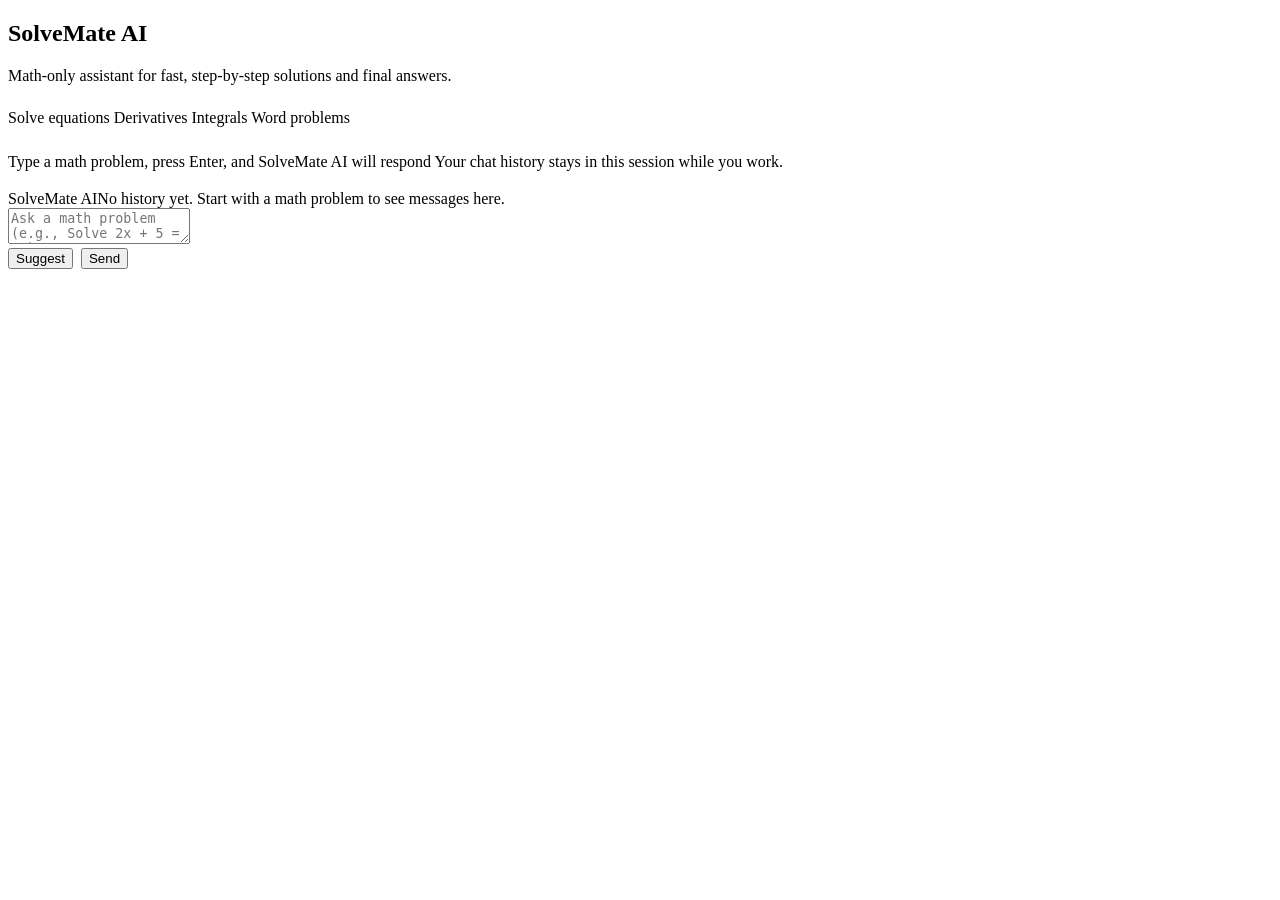
==== templates/home.html @ 12ba421e "first commit" ====
<!DOCTYPE html>
<html lang="en">
<head>
    <meta charset="UTF-8" />
    <meta name="viewport" content="width=device-width, initial-scale=1.0" />
    <title>SolveMate AI</title>
    <link href="https://fonts.googleapis.com/css2?family=Space+Grotesk:wght@400;500;600;700&family=IBM+Plex+Mono:wght@400;500&display=swap" rel="stylesheet">
    <link rel="stylesheet" href="static/style.css" />
</head>
<body>
    <main class="layout">
        <section class="card">
            <div class="brand">
                <div class="logo" aria-hidden="true"></div>
                <div>
                    <h1>SolveMate AI</h1>
                    <p>Math-only assistant for fast, step-by-step solutions and final answers.</p>
                </div>
            </div>
            <div class="helper" style="margin-top: 24px;">
                <span>Solve equations</span>
                <span>Derivatives</span>
                <span>Integrals</span>
                <span>Word problems</span>
            </div>
            <p style="margin-top: 22px; color: var(--text-2); line-height: 1.6;">
                Type a math problem, press Enter, and SolveMate AI will respond
                Your chat history stays in this session while you work.
            </p>
        </section>

        <section class="card chat-window">
            <div id="messages" class="messages"></div>

            <form id="chat-form" class="composer">
                <textarea id="user-input" placeholder="Ask a math problem (e.g., Solve 2x + 5 = 17)..." rows="2"></textarea>
                <div style="display: flex; gap: 8px;">
                    <button type="button" id="suggest-btn">Suggest</button>
                    <button type="submit">Send</button>
                </div>
            </form>
        </section>
    </main>

    <script>
        const form = document.getElementById("chat-form");
        const input = document.getElementById("user-input");
        const chatBox = document.getElementById("messages");
        const suggestBtn = document.getElementById("suggest-btn");

        function addMessage(role, text) {
            const bubble = document.createElement("div");
            bubble.className = `message ${role}`;
            if (role === "bot") {
                const tag = document.createElement("span");
                tag.className = "tag";
                tag.textContent = "SolveMate AI";
                bubble.appendChild(tag);
            }
            bubble.appendChild(document.createTextNode(text));
            chatBox.appendChild(bubble);
            chatBox.scrollTop = chatBox.scrollHeight;
        }

        async function sendMessage(message) {
            addMessage("user", message);
            input.value = "";

            const typing = document.createElement("div");
            typing.className = "message bot";
            typing.innerHTML = '<span class="tag">SolveMate AI</span>Typing...';
            chatBox.appendChild(typing);
            chatBox.scrollTop = chatBox.scrollHeight;

            try {
                const response = await fetch("/chat", {
                    method: "POST",
                    headers: { "Content-Type": "application/json" },
                    body: JSON.stringify({ message }),
                });
                const data = await response.json();
                typing.remove();

                if (!response.ok) {
                    const errorText = data && (data.details || data.error) ? (data.details || data.error) : "Something went wrong.";
                    addMessage("bot", `Error: ${errorText}`);
                    return;
                }

                if (!data.reply) {
                    addMessage("bot", `I could not generate a response. Debug: ${JSON.stringify(data)}`);
                    return;
                }

                addMessage("bot", data.reply);
            } catch (error) {
                typing.remove();
                addMessage("bot", `Network error: ${error.message || error}`);
            }
        }

        function addEmptyState() {
            const bubble = document.createElement("div");
            bubble.className = "message bot";
            const tag = document.createElement("span");
            tag.className = "tag";
            tag.textContent = "SolveMate AI";
            bubble.appendChild(tag);
            bubble.appendChild(
                document.createTextNode("No history yet. Start with a math problem to see messages here.")
            );
            chatBox.appendChild(bubble);
        }

        async function loadHistory() {
            try {
                const response = await fetch("/history");
                if (!response.ok) {
                    addEmptyState();
                    return;
                }
                const data = await response.json();
                const history = data && Array.isArray(data.messages) ? data.messages : [];
                chatBox.innerHTML = "";
                if (history.length === 0) {
                    addEmptyState();
                    return;
                }
                history.forEach((item) => {
                    const role = item.role === "user" ? "user" : "bot";
                    addMessage(role, item.text || "");
                });
            } catch (error) {
                chatBox.innerHTML = "";
                addEmptyState();
            }
        }

        suggestBtn.addEventListener("click", async () => {
            try {
                const response = await fetch("/suggest");
                const data = await response.json();
                if (response.ok && data.suggestion) {
                    input.value = data.suggestion;
                    input.focus();
                } else {
                    alert("Could not get a suggestion. Try again.");
                }
            } catch (error) {
                alert("Network error. Please try again.");
            }
        });

        form.addEventListener("submit", (event) => {
            event.preventDefault();
            const text = input.value.trim();
            if (!text) return;
            sendMessage(text);
        });

        input.addEventListener("keydown", (event) => {
            if (event.key === "Enter" && !event.shiftKey) {
                event.preventDefault();
                form.dispatchEvent(new Event("submit"));
            }
        });

        loadHistory();
    </script>
</body>
</html>
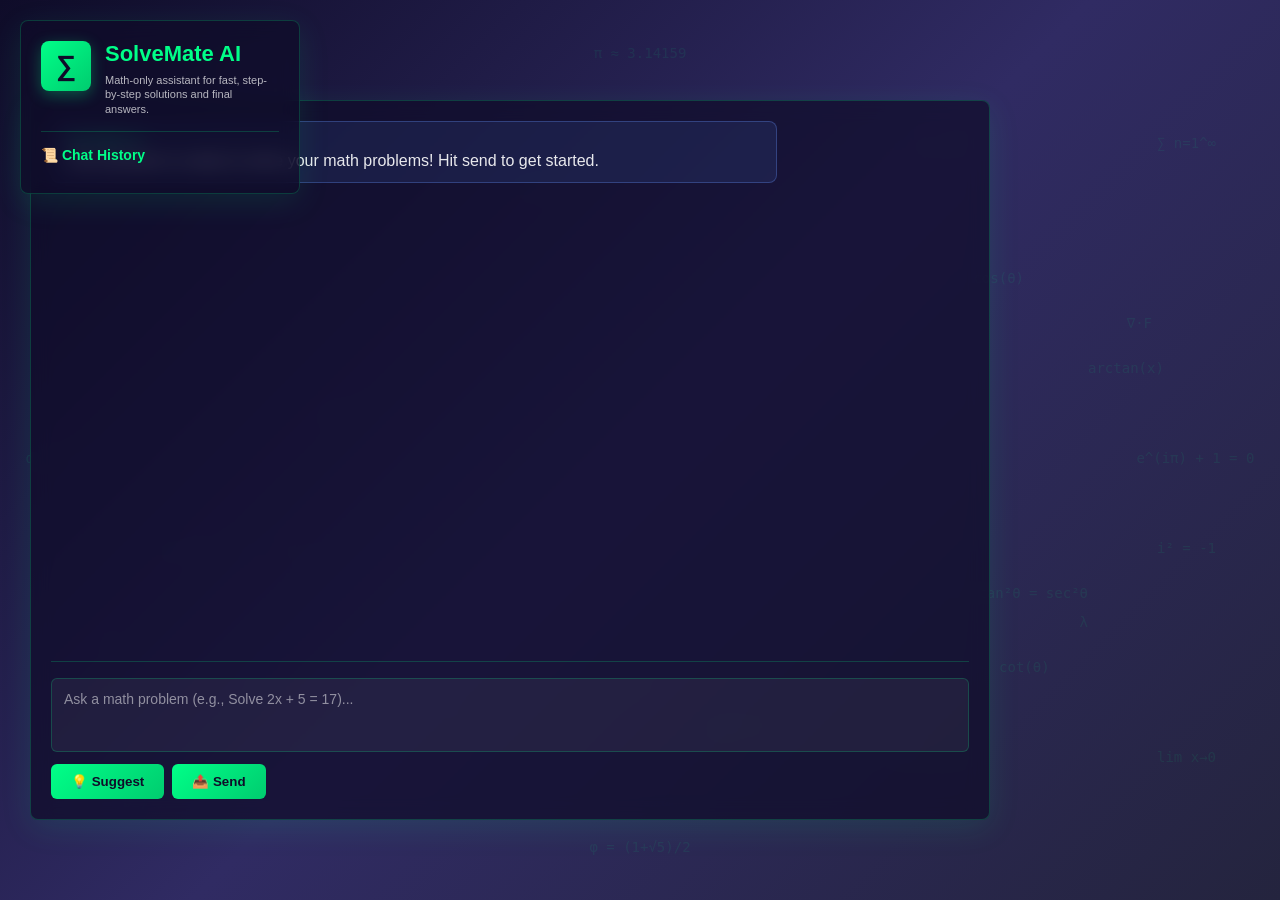
==== commit 4717d3c3: "remove unwanted files and updating the project ui" ====
--- a/templates/home.html
+++ b/templates/home.html
@@ -6,37 +6,613 @@
     <title>SolveMate AI</title>
     <link href="https://fonts.googleapis.com/css2?family=Space+Grotesk:wght@400;500;600;700&family=IBM+Plex+Mono:wght@400;500&display=swap" rel="stylesheet">
     <link rel="stylesheet" href="static/style.css" />
+    <style>
+        * {
+            margin: 0;
+            padding: 0;
+            box-sizing: border-box;
+        }
+
+        /* Dark Theme (Default) */
+        body {
+            --bg-primary: linear-gradient(135deg, #0f0c29, #302b63, #24243e);
+            --bg-card: rgba(15, 12, 41, 0.7);
+            --border-color: rgba(0, 255, 136, 0.2);
+            --accent-color: #00ff88;
+            --accent-dark: #00cc6f;
+            --text-primary: #ffffff;
+            --text-secondary: rgba(255, 255, 255, 0.7);
+            --shadow-color: rgba(0, 255, 136, 0.1);
+            --input-bg: rgba(255, 255, 255, 0.05);
+
+            background: var(--bg-primary);
+            min-height: 100vh;
+            font-family: 'Space Grotesk', sans-serif;
+            overflow-x: hidden;
+            position: relative;
+        }
+
+        /* Light Theme */
+        body.light-mode {
+            --bg-primary: linear-gradient(135deg, #f5f5f5, #e8e8e8, #f0f0f0);
+            --bg-card: rgba(255, 255, 255, 0.9);
+            --border-color: rgba(0, 180, 100, 0.3);
+            --accent-color: #00b366;
+            --accent-dark: #008c4d;
+            --text-primary: #1a1a1a;
+            --text-secondary: rgba(0, 0, 0, 0.6);
+            --shadow-color: rgba(0, 180, 100, 0.08);
+            --input-bg: rgba(0, 0, 0, 0.05);
+        }
+
+        /* Math Background Operations */
+        .math-background {
+            position: fixed;
+            top: 0;
+            left: 0;
+            width: 100%;
+            height: 100%;
+            z-index: -1;
+            pointer-events: none;
+            overflow: hidden;
+        }
+
+        .math-item {
+            position: absolute;
+            font-family: 'IBM Plex Mono', monospace;
+            opacity: 0.08;
+            font-size: 14px;
+            color: var(--accent-color);
+            animation: float 20s infinite ease-in-out;
+            text-shadow: 0 0 10px rgba(0, 255, 136, 0.3);
+        }
+
+        body.light-mode .math-item {
+            color: var(--accent-color);
+            opacity: 0.05;
+        }
+
+        .math-item.top-left { top: 10%; left: 5%; animation-delay: 0s; }
+        .math-item.top-right { top: 15%; right: 5%; animation-delay: 2s; }
+        .math-item.bottom-left { bottom: 10%; left: 5%; animation-delay: 4s; }
+        .math-item.bottom-right { bottom: 15%; right: 5%; animation-delay: 6s; }
+        .math-item.middle-left { top: 50%; left: 2%; animation-delay: 1s; }
+        .math-item.middle-right { top: 50%; right: 2%; animation-delay: 3s; }
+        .math-item.top-center { top: 5%; left: 50%; transform: translateX(-50%); animation-delay: 5s; }
+        .math-item.bottom-center { bottom: 5%; left: 50%; transform: translateX(-50%); animation-delay: 7s; }
+
+        @keyframes float {
+            0%, 100% { transform: translateY(0px) translateX(0px); }
+            50% { transform: translateY(-20px) translateX(10px); }
+        }
+
+        .layout {
+            position: relative;
+            z-index: 1;
+            display: grid;
+            grid-template-columns: auto 1fr;
+            gap: 20px;
+            padding: 80px 20px 20px 20px;
+            height: calc(100vh - 80px);
+        }
+
+        .card {
+            background: var(--bg-card);
+            backdrop-filter: blur(10px);
+            border: 1px solid var(--border-color);
+            box-shadow: 0 8px 32px var(--shadow-color);
+            border-radius: 8px;
+            padding: 20px;
+            overflow-y: auto;
+            color: var(--text-primary);
+        }
+
+        /* Top Navigation Bar */
+        .top-bar {
+            position: fixed;
+            top: 0;
+            left: 0;
+            right: 0;
+            height: 60px;
+            background: var(--bg-card);
+            backdrop-filter: blur(10px);
+            border-bottom: 1px solid var(--border-color);
+            box-shadow: 0 4px 16px var(--shadow-color);
+            z-index: 100;
+            display: flex;
+            align-items: center;
+            justify-content: space-between;
+            padding: 0 20px;
+        }
+
+        .top-bar-title {
+            font-size: 18px;
+            font-weight: 600;
+            color: var(--accent-color);
+            letter-spacing: 1px;
+        }
+
+        .top-bar-controls {
+            display: flex;
+            gap: 12px;
+            align-items: center;
+        }
+
+        .control-btn {
+            background: var(--input-bg);
+            border: 1px solid var(--border-color);
+            color: var(--accent-color);
+            font-size: 20px;
+            padding: 8px 12px;
+            border-radius: 6px;
+            cursor: pointer;
+            transition: all 0.2s ease;
+            display: flex;
+            align-items: center;
+            justify-content: center;
+            min-width: 40px;
+            height: 40px;
+        }
+
+        .control-btn:hover {
+            background: rgba(0, 255, 136, 0.15);
+            border-color: var(--accent-color);
+            transform: scale(1.05);
+        }
+
+        body.light-mode .control-btn:hover {
+            background: rgba(0, 180, 100, 0.15);
+        }
+
+        /* Brand card - fixed to top-left */
+        .brand-card {
+            position: fixed;
+            top: 20px;
+            left: 20px;
+            width: 280px;
+            max-height: calc(100vh - 40px);
+            z-index: 10;
+        }
+
+        .brand {
+            display: flex;
+            gap: 14px;
+            align-items: flex-start;
+        }
+
+        .logo {
+            width: 50px;
+            height: 50px;
+            background: linear-gradient(135deg, #00ff88, #00cc6f);
+            border-radius: 8px;
+            flex-shrink: 0;
+            display: flex;
+            align-items: center;
+            justify-content: center;
+            font-size: 28px;
+            font-weight: bold;
+            color: #0f0c29;
+            box-shadow: 0 4px 15px rgba(0, 255, 136, 0.3);
+        }
+
+        .brand h1 {
+            font-size: 22px;
+            color: #00ff88;
+            margin-bottom: 6px;
+        }
+
+        .brand p {
+            font-size: 11px;
+            color: rgba(255, 255, 255, 0.7);
+            line-height: 1.3;
+        }
+
+        /* History Section */
+        .history-section {
+            margin-top: 15px;
+            padding-top: 15px;
+            border-top: 1px solid rgba(0, 255, 136, 0.2);
+        }
+
+        .history-section h3 {
+            font-size: 14px;
+            color: #00ff88;
+            margin-bottom: 10px;
+        }
+
+        #history-list {
+            display: flex;
+            flex-direction: column;
+            gap: 8px;
+            max-height: 200px;
+            overflow-y: auto;
+        }
+
+        .history-item {
+            background: rgba(0, 255, 136, 0.05);
+            border: 1px solid rgba(0, 255, 136, 0.15);
+            padding: 8px;
+            border-radius: 4px;
+            cursor: pointer;
+            font-size: 12px;
+            color: rgba(255, 255, 255, 0.8);
+            transition: all 0.2s ease;
+            white-space: nowrap;
+            overflow: hidden;
+            text-overflow: ellipsis;
+        }
+
+        .history-item:hover {
+            background: rgba(0, 255, 136, 0.15);
+            border-color: rgba(0, 255, 136, 0.3);
+            color: #00ff88;
+        }
+
+        /* Chat window - FULL HEIGHT */
+        .chat-window {
+            margin-left: 10px;
+            margin-top: 20px;
+            margin-right: 10px;
+            margin-bottom: 10px;
+            display: flex;
+            flex-direction: column;
+            height: 100%;
+            width: calc(100vw - 320px);
+            max-width: none;
+        }
+
+        .messages {
+            flex: 1;
+            overflow-y: auto;
+            margin-bottom: 20px;
+            padding-right: 10px;
+            display: flex;
+            flex-direction: column;
+        }
+
+        .messages::-webkit-scrollbar {
+            width: 6px;
+        }
+
+        .messages::-webkit-scrollbar-track {
+            background: transparent;
+        }
+
+        .messages::-webkit-scrollbar-thumb {
+            background: rgba(0, 255, 136, 0.3);
+            border-radius: 3px;
+        }
+
+        .messages::-webkit-scrollbar-thumb:hover {
+            background: rgba(0, 255, 136, 0.5);
+        }
+
+        .message {
+            margin-bottom: 16px;
+            padding: 12px 16px;
+            border-radius: 8px;
+            word-wrap: break-word;
+            max-width: 80%;
+        }
+
+        .message.user {
+            align-self: flex-end;
+            background: rgba(0, 255, 136, 0.15);
+            border: 1px solid rgba(0, 255, 136, 0.3);
+            color: #00ff88;
+            margin-right: 0;
+        }
+
+        .message.bot {
+            background: rgba(100, 150, 255, 0.1);
+            border: 1px solid rgba(100, 150, 255, 0.3);
+            color: rgba(255, 255, 255, 0.9);
+        }
+
+        .tag {
+            display: block;
+            font-size: 12px;
+            color: #00ff88;
+            font-weight: bold;
+            margin-bottom: 4px;
+        }
+
+        .composer {
+            display: flex;
+            flex-direction: column;
+            gap: 12px;
+            border-top: 1px solid rgba(0, 255, 136, 0.2);
+            padding-top: 16px;
+        }
+
+        textarea {
+            background: rgba(255, 255, 255, 0.05);
+            border: 1px solid rgba(0, 255, 136, 0.2);
+            color: #fff;
+            padding: 12px;
+            border-radius: 6px;
+            font-family: inherit;
+            resize: none;
+            font-size: 14px;
+        }
+
+        textarea::placeholder {
+            color: rgba(255, 255, 255, 0.5);
+        }
+
+        textarea:focus {
+            outline: none;
+            border-color: #00ff88;
+            box-shadow: 0 0 10px rgba(0, 255, 136, 0.3);
+        }
+
+        button {
+            padding: 10px 20px;
+            background: linear-gradient(135deg, #00ff88, #00cc6f);
+            color: #0f0c29;
+            border: none;
+            border-radius: 6px;
+            cursor: pointer;
+            font-weight: bold;
+            transition: transform 0.2s, box-shadow 0.2s;
+        }
+
+        button:hover {
+            transform: translateY(-2px);
+            box-shadow: 0 8px 16px rgba(0, 255, 136, 0.3);
+        }
+
+        button:active {
+            transform: translateY(0);
+        }
+
+        .button-group {
+            display: flex;
+            gap: 8px;
+        }
+
+        .step-box {
+            margin: 10px 0;
+            padding: 8px;
+            border-left: 3px solid #00ff88;
+            background: rgba(0, 255, 136, 0.05);
+        }
+
+        .final-answer-box {
+            margin: 15px 0;
+            padding: 12px;
+            background: linear-gradient(135deg, #00ff88, #00cc6f);
+            color: #0f0c29;
+            border-radius: 4px;
+            font-weight: bold;
+            font-size: 16px;
+        }
+
+        @media (max-width: 1024px) {
+            .layout {
+                padding: 10px;
+                flex-direction: column;
+            }
+
+            .brand-card {
+                position: relative;
+                top: 0;
+                left: 0;
+                width: 100%;
+                max-height: auto;
+                margin-bottom: 10px;
+            }
+
+            .chat-window {
+                margin-left: 0;
+                margin-top: 10px;
+                width: 100%;
+                height: auto;
+                min-height: 400px;
+            }
+
+            .message {
+                max-width: 95%;
+            }
+        }
+
+        @media (max-width: 768px) {
+            body {
+                font-size: 14px;
+            }
+
+            .layout {
+                padding: 10px;
+                gap: 10px;
+            }
+
+            .brand-card {
+                width: 100%;
+                max-height: auto;
+                position: relative;
+            }
+
+            .brand h1 {
+                font-size: 20px;
+            }
+
+            .brand p {
+                font-size: 10px;
+            }
+
+            .logo {
+                width: 45px;
+                height: 45px;
+                font-size: 24px;
+            }
+
+            .chat-window {
+                width: 100%;
+                margin: 10px 0;
+                height: auto;
+                min-height: 350px;
+            }
+
+            textarea {
+                font-size: 13px;
+            }
+
+            button {
+                padding: 8px 16px;
+                font-size: 13px;
+            }
+
+            .message {
+                max-width: 90%;
+                font-size: 13px;
+            }
+        }
+
+        @media (max-width: 480px) {
+            .layout {
+                padding: 8px;
+                gap: 8px;
+            }
+
+            .brand-card {
+                width: 100%;
+            }
+
+            .brand {
+                gap: 12px;
+            }
+
+            .logo {
+                width: 40px;
+                height: 40px;
+                font-size: 22px;
+            }
+
+            .brand h1 {
+                font-size: 18px;
+            }
+
+            .brand p {
+                font-size: 9px;
+            }
+
+            .helper span {
+                font-size: 9px;
+                padding: 2px 4px;
+            }
+
+            .chat-window {
+                width: 100%;
+                min-height: 300px;
+            }
+
+            .composer {
+                gap: 8px;
+            }
+
+            textarea {
+                font-size: 12px;
+                padding: 8px;
+            }
+
+            button {
+                padding: 6px 12px;
+                font-size: 12px;
+            }
+
+            .message {
+                max-width: 85%;
+                font-size: 12px;
+                padding: 8px 10px;
+            }
+
+            .tag {
+                font-size: 10px;
+            }
+        }
+    </style>
 </head>
 <body>
+    <!-- Math Background Operations -->
+    <div class="math-background">
+        <!-- Basic Operations -->
+        <div class="math-item top-left">∫ x² dx</div>
+        <div class="math-item top-right">∑ n=1^∞</div>
+        <div class="math-item bottom-left">√(a² + b²)</div>
+        <div class="math-item bottom-right">lim x→0</div>
+        
+        <!-- Calculus -->
+        <div class="math-item middle-left">d/dx f(x)</div>
+        <div class="math-item middle-right">e^(iπ) + 1 = 0</div>
+        
+        <!-- Constants -->
+        <div class="math-item top-center">π ≈ 3.14159</div>
+        <div class="math-item bottom-center">φ = (1+√5)/2</div>
+        
+        <!-- Partial Derivatives & Vector -->
+        <div class="math-item" style="top: 25%; left: 15%;">∂f/∂x</div>
+        <div class="math-item" style="top: 35%; right: 10%;">∇·F</div>
+        
+        <!-- Trigonometric Functions -->
+        <div class="math-item" style="top: 20%; left: 40%;">sin(θ)</div>
+        <div class="math-item" style="top: 30%; right: 20%;">cos(θ)</div>
+        <div class="math-item" style="bottom: 20%; left: 35%;">tan(θ)</div>
+        <div class="math-item" style="bottom: 25%; right: 18%;">cot(θ)</div>
+        
+        <!-- More Trig -->
+        <div class="math-item" style="top: 45%; left: 25%;">sec(θ)</div>
+        <div class="math-item" style="top: 50%; right: 30%;">csc(θ)</div>
+        
+        <!-- Trigonometric Identities -->
+        <div class="math-item" style="top: 60%; left: 12%;">sin²θ + cos²θ = 1</div>
+        <div class="math-item" style="top: 65%; right: 15%;">1 + tan²θ = sec²θ</div>
+        
+        <!-- Complex Numbers & More -->
+        <div class="math-item" style="top: 70%; left: 8%;">∞</div>
+        <div class="math-item" style="top: 60%; right: 5%;">i² = -1</div>
+        
+        <!-- Integrals & Summations -->
+        <div class="math-item" style="bottom: 25%; left: 20%;">∮</div>
+        <div class="math-item" style="bottom: 30%; right: 15%;">λ</div>
+        
+        <!-- Inverse Trig Functions -->
+        <div class="math-item" style="top: 15%; left: 70%;">arcsin(x)</div>
+        <div class="math-item" style="bottom: 15%; left: 70%;">arccos(x)</div>
+        <div class="math-item" style="top: 40%; left: 85%;">arctan(x)</div>
+        
+        <!-- Hyperbolic Functions -->
+        <div class="math-item" style="top: 75%; left: 45%;">sinh(x)</div>
+        <div class="math-item" style="top: 80%; right: 40%;">cosh(x)</div>
+        <div class="math-item" style="bottom: 10%; left: 50%;">tanh(x)</div>
+    </div>
+
     <main class="layout">
-        <section class="card">
+        <!-- Brand Card - Fixed to Top-Left -->
+        <section class="card brand-card">
             <div class="brand">
-                <div class="logo" aria-hidden="true"></div>
+                <div class="logo" aria-hidden="true">∑</div>
                 <div>
                     <h1>SolveMate AI</h1>
                     <p>Math-only assistant for fast, step-by-step solutions and final answers.</p>
                 </div>
             </div>
-            <div class="helper" style="margin-top: 24px;">
-                <span>Solve equations</span>
-                <span>Derivatives</span>
-                <span>Integrals</span>
-                <span>Word problems</span>
+            
+            <!-- Chat History Section -->
+            <div class="history-section">
+                <h3>📜 Chat History</h3>
+                <div id="history-list"></div>
             </div>
-            <p style="margin-top: 22px; color: var(--text-2); line-height: 1.6;">
-                Type a math problem, press Enter, and SolveMate AI will respond
-                Your chat history stays in this session while you work.
-            </p>
         </section>
 
+        <!-- Chat Window - Large and Full Height -->
         <section class="card chat-window">
             <div id="messages" class="messages"></div>
 
             <form id="chat-form" class="composer">
-                <textarea id="user-input" placeholder="Ask a math problem (e.g., Solve 2x + 5 = 17)..." rows="2"></textarea>
-                <div style="display: flex; gap: 8px;">
-                    <button type="button" id="suggest-btn">Suggest</button>
-                    <button type="submit">Send</button>
+                <textarea id="user-input" placeholder="Ask a math problem (e.g., Solve 2x + 5 = 17)..." rows="3"></textarea>
+                <div class="button-group">
+                    <button type="button" id="suggest-btn">💡 Suggest</button>
+                    <button type="submit">📤 Send</button>
                 </div>
             </form>
         </section>
@@ -51,13 +627,48 @@
         function addMessage(role, text) {
             const bubble = document.createElement("div");
             bubble.className = `message ${role}`;
+            
             if (role === "bot") {
                 const tag = document.createElement("span");
                 tag.className = "tag";
                 tag.textContent = "SolveMate AI";
                 bubble.appendChild(tag);
             }
-            bubble.appendChild(document.createTextNode(text));
+            
+            // Format step-by-step responses
+            if (role === "bot" && text.includes("STEP")) {
+                const steps = text.split(/STEP \d+:/);
+                steps.forEach((step, index) => {
+                    if (step.trim()) {
+                        const stepDiv = document.createElement("div");
+                        stepDiv.className = "step-box";
+                        stepDiv.innerHTML = `<strong>STEP ${index}:</strong>${step}`;
+                        bubble.appendChild(stepDiv);
+                    }
+                });
+            } else if (role === "bot" && text.includes("FINAL ANSWER")) {
+                const parts = text.split("FINAL ANSWER:");
+                if (parts[0]) {
+                    bubble.appendChild(document.createTextNode(parts[0]));
+                }
+                if (parts[1]) {
+                    const finalDiv = document.createElement("div");
+                    finalDiv.className = "final-answer-box";
+                    
+                    // Clean up the final answer text
+                    let cleanAnswer = parts[1].trim()
+                        .replace(/\$/g, '')
+                        .replace(/\\boxed\{/g, '')
+                        .replace(/\}/g, '')
+                        .trim();
+                    
+                    finalDiv.textContent = "FINAL ANSWER: " + cleanAnswer;
+                    bubble.appendChild(finalDiv);
+                }
+            } else {
+                bubble.appendChild(document.createTextNode(text));
+            }
+            
             chatBox.appendChild(bubble);
             chatBox.scrollTop = chatBox.scrollHeight;
         }
@@ -88,7 +699,7 @@
                 }
 
                 if (!data.reply) {
-                    addMessage("bot", `I could not generate a response. Debug: ${JSON.stringify(data)}`);
+                    addMessage("bot", "I could not generate a response.");
                     return;
                 }
 
@@ -107,33 +718,59 @@
             tag.textContent = "SolveMate AI";
             bubble.appendChild(tag);
             bubble.appendChild(
-                document.createTextNode("No history yet. Start with a math problem to see messages here.")
+                document.createTextNode("The assistant is ready to solve your math problems!\nHit send to get started.")
             );
             chatBox.appendChild(bubble);
         }
 
-        async function loadHistory() {
+        async function loadHistoryItems() {
             try {
                 const response = await fetch("/history");
-                if (!response.ok) {
-                    addEmptyState();
+                if (!response.ok) return;
+                const data = await response.json();
+                const history = data && Array.isArray(data) ? data : [];
+                const historyList = document.getElementById("history-list");
+                historyList.innerHTML = "";
+                
+                if (history.length === 0) {
+                    historyList.innerHTML = '<p style="font-size: 11px; color: rgba(255, 255, 255, 0.5); text-align: center; padding: 10px;">No chat history yet</p>';
                     return;
                 }
-                const data = await response.json();
-                const history = data && Array.isArray(data.messages) ? data.messages : [];
-                chatBox.innerHTML = "";
-                if (history.length === 0) {
-                    addEmptyState();
-                    return;
-                }
-                history.forEach((item) => {
-                    const role = item.role === "user" ? "user" : "bot";
-                    addMessage(role, item.text || "");
+                
+                history.forEach((item, index) => {
+                    const itemDiv = document.createElement("div");
+                    itemDiv.className = "history-item";
+                    const userText = item.user || (item.text || "");
+                    const preview = userText.substring(0, 35) + (userText.length > 35 ? "..." : "");
+                    
+                    itemDiv.innerHTML = `
+                        <div style="display: flex; justify-content: space-between; align-items: center;">
+                            <span title="${userText}">📌 ${preview}</span>
+                            <button class="delete-history-btn" data-index="${index}" onclick="deleteHistoryItem(event, ${index})" style="background: none; border: none; color: #ff4444; cursor: pointer; font-size: 12px; padding: 0 4px;">🗑️</button>
+                        </div>
+                    `;
+                    historyList.appendChild(itemDiv);
                 });
             } catch (error) {
-                chatBox.innerHTML = "";
-                addEmptyState();
-            }
+                console.error("Error loading history:", error);
+            }
+        }
+
+        async function deleteHistoryItem(event, index) {
+            event.stopPropagation();
+            try {
+                const response = await fetch(`/delete-history/${index}`, { method: "DELETE" });
+                if (response.ok) {
+                    loadHistoryItems();
+                }
+            } catch (error) {
+                console.error("Error deleting history:", error);
+            }
+        }
+
+        function loadHistory() {
+            addEmptyState();
+            loadHistoryItems();
         }
 
         suggestBtn.addEventListener("click", async () => {
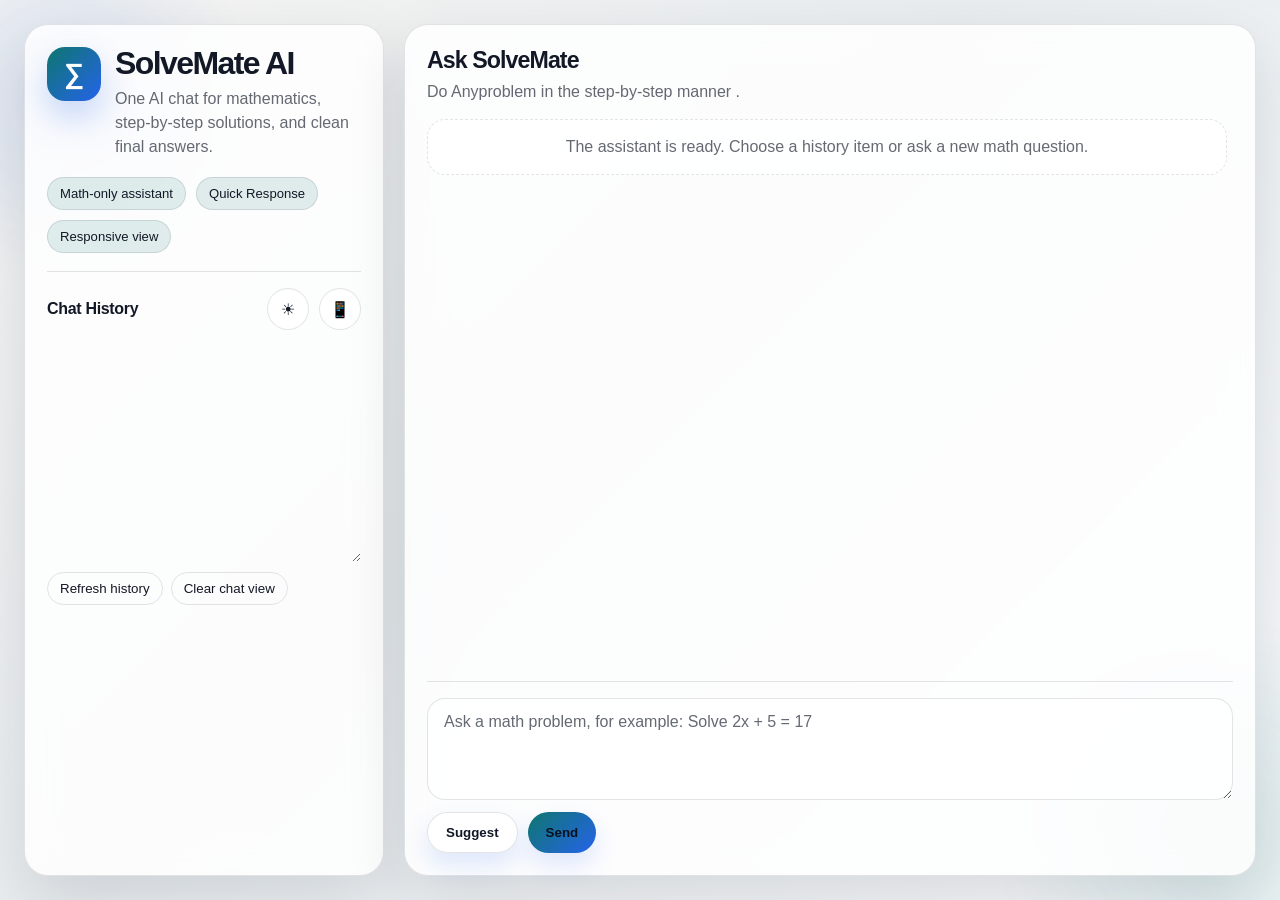
==== commit 9296d062: "udating the files in project" ====
--- a/templates/home.html
+++ b/templates/home.html
@@ -5,616 +5,587 @@
     <meta name="viewport" content="width=device-width, initial-scale=1.0" />
     <title>SolveMate AI</title>
     <link href="https://fonts.googleapis.com/css2?family=Space+Grotesk:wght@400;500;600;700&family=IBM+Plex+Mono:wght@400;500&display=swap" rel="stylesheet">
-    <link rel="stylesheet" href="static/style.css" />
     <style>
+        :root {
+            --bg: linear-gradient(135deg, #f4f4f2 0%, #e8ecef 45%, #f8fafc 100%);
+            --card: rgba(255, 255, 255, 0.84);
+            --card-strong: rgba(255, 255, 255, 0.95);
+            --border: rgba(25, 35, 55, 0.12);
+            --text: #121826;
+            --muted: rgba(18, 24, 38, 0.65);
+            --accent: #0f766e;
+            --accent-2: #2563eb;
+            --accent-soft: rgba(15, 118, 110, 0.12);
+            --shadow: 0 24px 60px rgba(15, 23, 42, 0.12);
+            --input: rgba(255, 255, 255, 0.72);
+            --user: linear-gradient(135deg, rgba(15, 118, 110, 0.16), rgba(37, 99, 235, 0.12));
+            --bot: rgba(17, 24, 39, 0.03);
+        }
+
+        body.dark-mode {
+            --bg: linear-gradient(135deg, #08111f 0%, #101b31 45%, #1a2237 100%);
+            --card: rgba(10, 16, 30, 0.82);
+            --card-strong: rgba(10, 16, 30, 0.95);
+            --border: rgba(120, 180, 255, 0.18);
+            --text: #f8fafc;
+            --muted: rgba(248, 250, 252, 0.68);
+            --accent: #4ade80;
+            --accent-2: #60a5fa;
+            --accent-soft: rgba(74, 222, 128, 0.12);
+            --shadow: 0 24px 60px rgba(0, 0, 0, 0.35);
+            --input: rgba(255, 255, 255, 0.05);
+            --user: linear-gradient(135deg, rgba(74, 222, 128, 0.14), rgba(96, 165, 250, 0.12));
+            --bot: rgba(255, 255, 255, 0.04);
+        }
+
         * {
+            box-sizing: border-box;
+        }
+
+        html, body {
+            height: 100%;
+        }
+
+        body {
             margin: 0;
-            padding: 0;
-            box-sizing: border-box;
-        }
-
-        /* Dark Theme (Default) */
-        body {
-            --bg-primary: linear-gradient(135deg, #0f0c29, #302b63, #24243e);
-            --bg-card: rgba(15, 12, 41, 0.7);
-            --border-color: rgba(0, 255, 136, 0.2);
-            --accent-color: #00ff88;
-            --accent-dark: #00cc6f;
-            --text-primary: #ffffff;
-            --text-secondary: rgba(255, 255, 255, 0.7);
-            --shadow-color: rgba(0, 255, 136, 0.1);
-            --input-bg: rgba(255, 255, 255, 0.05);
-
-            background: var(--bg-primary);
+            font-family: "Space Grotesk", sans-serif;
+            color: var(--text);
+            background: var(--bg);
             min-height: 100vh;
-            font-family: 'Space Grotesk', sans-serif;
             overflow-x: hidden;
-            position: relative;
-        }
-
-        /* Light Theme */
-        body.light-mode {
-            --bg-primary: linear-gradient(135deg, #f5f5f5, #e8e8e8, #f0f0f0);
-            --bg-card: rgba(255, 255, 255, 0.9);
-            --border-color: rgba(0, 180, 100, 0.3);
-            --accent-color: #00b366;
-            --accent-dark: #008c4d;
-            --text-primary: #1a1a1a;
-            --text-secondary: rgba(0, 0, 0, 0.6);
-            --shadow-color: rgba(0, 180, 100, 0.08);
-            --input-bg: rgba(0, 0, 0, 0.05);
-        }
-
-        /* Math Background Operations */
-        .math-background {
+        }
+
+        .bg-orb {
             position: fixed;
-            top: 0;
-            left: 0;
-            width: 100%;
-            height: 100%;
-            z-index: -1;
+            inset: auto;
+            border-radius: 999px;
+            filter: blur(14px);
             pointer-events: none;
-            overflow: hidden;
-        }
-
-        .math-item {
-            position: absolute;
-            font-family: 'IBM Plex Mono', monospace;
-            opacity: 0.08;
-            font-size: 14px;
-            color: var(--accent-color);
-            animation: float 20s infinite ease-in-out;
-            text-shadow: 0 0 10px rgba(0, 255, 136, 0.3);
-        }
-
-        body.light-mode .math-item {
-            color: var(--accent-color);
-            opacity: 0.05;
-        }
-
-        .math-item.top-left { top: 10%; left: 5%; animation-delay: 0s; }
-        .math-item.top-right { top: 15%; right: 5%; animation-delay: 2s; }
-        .math-item.bottom-left { bottom: 10%; left: 5%; animation-delay: 4s; }
-        .math-item.bottom-right { bottom: 15%; right: 5%; animation-delay: 6s; }
-        .math-item.middle-left { top: 50%; left: 2%; animation-delay: 1s; }
-        .math-item.middle-right { top: 50%; right: 2%; animation-delay: 3s; }
-        .math-item.top-center { top: 5%; left: 50%; transform: translateX(-50%); animation-delay: 5s; }
-        .math-item.bottom-center { bottom: 5%; left: 50%; transform: translateX(-50%); animation-delay: 7s; }
-
-        @keyframes float {
-            0%, 100% { transform: translateY(0px) translateX(0px); }
-            50% { transform: translateY(-20px) translateX(10px); }
-        }
-
-        .layout {
+            z-index: 0;
+            opacity: 0.65;
+        }
+
+        .bg-orb.one {
+            width: 24rem;
+            height: 24rem;
+            top: -6rem;
+            left: -8rem;
+            background: radial-gradient(circle, rgba(37, 99, 235, 0.18), transparent 70%);
+        }
+
+        .bg-orb.two {
+            width: 28rem;
+            height: 28rem;
+            right: -10rem;
+            bottom: -10rem;
+            background: radial-gradient(circle, rgba(15, 118, 110, 0.18), transparent 70%);
+        }
+
+        .app-shell {
             position: relative;
             z-index: 1;
+            min-height: 100vh;
+            padding: 24px;
+        }
+
+        .layout {
+            max-width: 1480px;
+            margin: 0 auto;
             display: grid;
-            grid-template-columns: auto 1fr;
+            grid-template-columns: minmax(300px, 360px) minmax(0, 1fr);
             gap: 20px;
-            padding: 80px 20px 20px 20px;
-            height: calc(100vh - 80px);
+            align-items: stretch;
+            min-height: calc(100vh - 48px);
         }
 
         .card {
-            background: var(--bg-card);
-            backdrop-filter: blur(10px);
-            border: 1px solid var(--border-color);
-            box-shadow: 0 8px 32px var(--shadow-color);
-            border-radius: 8px;
-            padding: 20px;
-            overflow-y: auto;
-            color: var(--text-primary);
-        }
-
-        /* Top Navigation Bar */
-        .top-bar {
-            position: fixed;
-            top: 0;
-            left: 0;
-            right: 0;
-            height: 60px;
-            background: var(--bg-card);
-            backdrop-filter: blur(10px);
-            border-bottom: 1px solid var(--border-color);
-            box-shadow: 0 4px 16px var(--shadow-color);
-            z-index: 100;
+            background: var(--card);
+            border: 1px solid var(--border);
+            box-shadow: var(--shadow);
+            backdrop-filter: blur(16px);
+            border-radius: 24px;
+        }
+
+        .brand-card {
+            display: flex;
+            flex-direction: column;
+            padding: 22px;
+            min-height: 0;
+        }
+
+        .brand-head {
+            display: flex;
+            gap: 14px;
+            align-items: flex-start;
+        }
+
+        .logo {
+            width: 54px;
+            height: 54px;
+            border-radius: 18px;
+            background: linear-gradient(135deg, var(--accent), var(--accent-2));
+            color: #fff;
+            display: grid;
+            place-items: center;
+            font-weight: 700;
+            font-size: 28px;
+            box-shadow: 0 16px 34px rgba(37, 99, 235, 0.25);
+            flex-shrink: 0;
+        }
+
+        .brand h1 {
+            margin: 0;
+            font-size: 2rem;
+            line-height: 1;
+            letter-spacing: -0.05em;
+        }
+
+        .brand p {
+            margin: 8px 0 0;
+            color: var(--muted);
+            line-height: 1.5;
+        }
+
+        .brand-meta {
+            display: flex;
+            gap: 10px;
+            flex-wrap: wrap;
+            margin-top: 18px;
+        }
+
+        .pill {
+            font-size: 0.82rem;
+            padding: 8px 12px;
+            border-radius: 999px;
+            background: var(--accent-soft);
+            color: var(--text);
+            border: 1px solid var(--border);
+        }
+
+        .history-box {
+            margin-top: 18px;
+            display: flex;
+            flex-direction: column;
+            min-height: 0;
+            flex: 1;
+            border-top: 1px solid var(--border);
+            padding-top: 16px;
+        }
+
+        .history-top {
             display: flex;
             align-items: center;
             justify-content: space-between;
-            padding: 0 20px;
-        }
-
-        .top-bar-title {
-            font-size: 18px;
-            font-weight: 600;
-            color: var(--accent-color);
-            letter-spacing: 1px;
-        }
-
-        .top-bar-controls {
-            display: flex;
             gap: 12px;
-            align-items: center;
-        }
-
-        .control-btn {
-            background: var(--input-bg);
-            border: 1px solid var(--border-color);
-            color: var(--accent-color);
-            font-size: 20px;
-            padding: 8px 12px;
-            border-radius: 6px;
+            margin-bottom: 12px;
+        }
+
+        .history-top h2 {
+            margin: 0;
+            font-size: 1rem;
+            letter-spacing: -0.02em;
+        }
+
+        .controls {
+            display: flex;
+            gap: 10px;
+            flex-shrink: 0;
+        }
+
+        .icon-btn {
+            width: 42px;
+            height: 42px;
+            border-radius: 50%;
+            border: 1px solid var(--border);
+            background: var(--input);
+            color: var(--text);
             cursor: pointer;
-            transition: all 0.2s ease;
-            display: flex;
-            align-items: center;
-            justify-content: center;
-            min-width: 40px;
-            height: 40px;
-        }
-
-        .control-btn:hover {
-            background: rgba(0, 255, 136, 0.15);
-            border-color: var(--accent-color);
-            transform: scale(1.05);
-        }
-
-        body.light-mode .control-btn:hover {
-            background: rgba(0, 180, 100, 0.15);
-        }
-
-        /* Brand card - fixed to top-left */
-        .brand-card {
-            position: fixed;
-            top: 20px;
-            left: 20px;
-            width: 280px;
-            max-height: calc(100vh - 40px);
-            z-index: 10;
-        }
-
-        .brand {
-            display: flex;
-            gap: 14px;
+            display: grid;
+            place-items: center;
+            transition: transform 0.18s ease, border-color 0.18s ease, background 0.18s ease;
+            font-size: 1rem;
+        }
+
+        .icon-btn:hover {
+            transform: translateY(-1px);
+            border-color: var(--accent);
+            background: rgba(255, 255, 255, 0.12);
+        }
+
+        .history-list {
+            display: flex;
+            flex-direction: column;
+            gap: 10px;
+            overflow: auto;
+            resize: vertical;
+            min-height: 220px;
+            max-height: 62vh;
+            padding-right: 4px;
+        }
+
+        .history-item {
+            position: relative;
+            border: 1px solid var(--border);
+            background: var(--card-strong);
+            border-radius: 16px;
+            padding: 12px 44px 12px 12px;
+            cursor: pointer;
+            transition: transform 0.18s ease, border-color 0.18s ease, background 0.18s ease;
+        }
+
+        .history-item:hover {
+            transform: translateY(-1px);
+            border-color: var(--accent);
+            background: var(--accent-soft);
+        }
+
+        .history-item.active {
+            border-color: var(--accent);
+            box-shadow: 0 0 0 1px var(--accent-soft) inset;
+        }
+
+        .history-preview {
+            font-size: 0.92rem;
+            color: var(--text);
+            line-height: 1.45;
+        }
+
+        .history-time {
+            margin-top: 6px;
+            font-size: 0.75rem;
+            color: var(--muted);
+            font-family: "IBM Plex Mono", monospace;
+        }
+
+        .history-delete {
+            position: absolute;
+            top: 10px;
+            right: 10px;
+            width: 28px;
+            height: 28px;
+            border-radius: 999px;
+            border: 1px solid var(--border);
+            background: var(--input);
+            color: #ef4444;
+            cursor: pointer;
+            display: grid;
+            place-items: center;
+            padding: 0;
+            line-height: 1;
+            font-size: 0.9rem;
+        }
+
+        .history-delete:hover {
+            border-color: #ef4444;
+            background: rgba(239, 68, 68, 0.12);
+        }
+
+        .chat-card {
+            display: flex;
+            flex-direction: column;
+            min-height: 0;
+            padding: 22px;
+        }
+
+        .chat-header {
+            display: flex;
             align-items: flex-start;
-        }
-
-        .logo {
-            width: 50px;
-            height: 50px;
-            background: linear-gradient(135deg, #00ff88, #00cc6f);
-            border-radius: 8px;
-            flex-shrink: 0;
-            display: flex;
-            align-items: center;
-            justify-content: center;
-            font-size: 28px;
-            font-weight: bold;
-            color: #0f0c29;
-            box-shadow: 0 4px 15px rgba(0, 255, 136, 0.3);
-        }
-
-        .brand h1 {
-            font-size: 22px;
-            color: #00ff88;
-            margin-bottom: 6px;
-        }
-
-        .brand p {
-            font-size: 11px;
-            color: rgba(255, 255, 255, 0.7);
-            line-height: 1.3;
-        }
-
-        /* History Section */
-        .history-section {
-            margin-top: 15px;
-            padding-top: 15px;
-            border-top: 1px solid rgba(0, 255, 136, 0.2);
-        }
-
-        .history-section h3 {
-            font-size: 14px;
-            color: #00ff88;
-            margin-bottom: 10px;
-        }
-
-        #history-list {
+            justify-content: space-between;
+            gap: 12px;
+            margin-bottom: 16px;
+        }
+
+        .chat-title {
             display: flex;
             flex-direction: column;
-            gap: 8px;
-            max-height: 200px;
-            overflow-y: auto;
-        }
-
-        .history-item {
-            background: rgba(0, 255, 136, 0.05);
-            border: 1px solid rgba(0, 255, 136, 0.15);
-            padding: 8px;
-            border-radius: 4px;
-            cursor: pointer;
-            font-size: 12px;
-            color: rgba(255, 255, 255, 0.8);
-            transition: all 0.2s ease;
-            white-space: nowrap;
-            overflow: hidden;
-            text-overflow: ellipsis;
-        }
-
-        .history-item:hover {
-            background: rgba(0, 255, 136, 0.15);
-            border-color: rgba(0, 255, 136, 0.3);
-            color: #00ff88;
-        }
-
-        /* Chat window - FULL HEIGHT */
-        .chat-window {
-            margin-left: 10px;
-            margin-top: 20px;
-            margin-right: 10px;
-            margin-bottom: 10px;
-            display: flex;
-            flex-direction: column;
-            height: 100%;
-            width: calc(100vw - 320px);
-            max-width: none;
+            gap: 6px;
+        }
+
+        .chat-title h2 {
+            margin: 0;
+            font-size: 1.45rem;
+            letter-spacing: -0.04em;
+        }
+
+        .chat-title p {
+            margin: 0;
+            color: var(--muted);
+            line-height: 1.45;
         }
 
         .messages {
             flex: 1;
-            overflow-y: auto;
-            margin-bottom: 20px;
-            padding-right: 10px;
+            min-height: 0;
+            overflow: auto;
             display: flex;
             flex-direction: column;
-        }
-
-        .messages::-webkit-scrollbar {
-            width: 6px;
-        }
-
-        .messages::-webkit-scrollbar-track {
-            background: transparent;
-        }
-
-        .messages::-webkit-scrollbar-thumb {
-            background: rgba(0, 255, 136, 0.3);
-            border-radius: 3px;
-        }
-
-        .messages::-webkit-scrollbar-thumb:hover {
-            background: rgba(0, 255, 136, 0.5);
+            gap: 14px;
+            padding-right: 6px;
         }
 
         .message {
-            margin-bottom: 16px;
-            padding: 12px 16px;
-            border-radius: 8px;
-            word-wrap: break-word;
-            max-width: 80%;
+            max-width: min(80%, 760px);
+            padding: 14px 16px;
+            border-radius: 18px;
+            border: 1px solid var(--border);
+            line-height: 1.6;
+            white-space: pre-wrap;
+            word-break: break-word;
         }
 
         .message.user {
-            align-self: flex-end;
-            background: rgba(0, 255, 136, 0.15);
-            border: 1px solid rgba(0, 255, 136, 0.3);
-            color: #00ff88;
-            margin-right: 0;
+            margin-left: auto;
+            background: var(--user);
         }
 
         .message.bot {
-            background: rgba(100, 150, 255, 0.1);
-            border: 1px solid rgba(100, 150, 255, 0.3);
-            color: rgba(255, 255, 255, 0.9);
+            margin-right: auto;
+            background: var(--bot);
         }
 
         .tag {
             display: block;
-            font-size: 12px;
-            color: #00ff88;
-            font-weight: bold;
-            margin-bottom: 4px;
+            font-family: "IBM Plex Mono", monospace;
+            font-size: 0.72rem;
+            text-transform: uppercase;
+            letter-spacing: 0.08em;
+            color: var(--accent);
+            margin-bottom: 8px;
         }
 
         .composer {
-            display: flex;
-            flex-direction: column;
+            margin-top: 16px;
+            padding-top: 16px;
+            border-top: 1px solid var(--border);
+            display: grid;
             gap: 12px;
-            border-top: 1px solid rgba(0, 255, 136, 0.2);
-            padding-top: 16px;
-        }
-
-        textarea {
-            background: rgba(255, 255, 255, 0.05);
-            border: 1px solid rgba(0, 255, 136, 0.2);
-            color: #fff;
+        }
+
+        .composer textarea {
+            width: 100%;
+            min-height: 92px;
+            resize: vertical;
+            border-radius: 18px;
+            border: 1px solid var(--border);
+            background: var(--input);
+            color: var(--text);
+            font: inherit;
+            padding: 14px 16px;
+            outline: none;
+        }
+
+        .composer textarea::placeholder {
+            color: var(--muted);
+        }
+
+        .actions {
+            display: flex;
+            gap: 10px;
+            flex-wrap: wrap;
+        }
+
+        .primary-btn {
+            border: 0;
+            border-radius: 999px;
+            padding: 12px 18px;
+            cursor: pointer;
+            font-weight: 600;
+            color: #08111f;
+            background: linear-gradient(135deg, var(--accent), var(--accent-2));
+            transition: transform 0.18s ease, box-shadow 0.18s ease;
+            box-shadow: 0 12px 24px rgba(37, 99, 235, 0.15);
+        }
+
+        .primary-btn:hover {
+            transform: translateY(-1px);
+        }
+
+        .secondary-btn {
+            border: 1px solid var(--border);
+            background: var(--input);
+            color: var(--text);
+        }
+
+        .step-box {
+            margin-top: 10px;
+            padding: 10px 12px;
+            border-left: 3px solid var(--accent);
+            background: var(--accent-soft);
+            border-radius: 12px;
+        }
+
+        .final-answer-box {
+            margin-top: 12px;
             padding: 12px;
-            border-radius: 6px;
-            font-family: inherit;
-            resize: none;
-            font-size: 14px;
-        }
-
-        textarea::placeholder {
-            color: rgba(255, 255, 255, 0.5);
-        }
-
-        textarea:focus {
-            outline: none;
-            border-color: #00ff88;
-            box-shadow: 0 0 10px rgba(0, 255, 136, 0.3);
-        }
-
-        button {
-            padding: 10px 20px;
-            background: linear-gradient(135deg, #00ff88, #00cc6f);
-            color: #0f0c29;
-            border: none;
-            border-radius: 6px;
+            border-radius: 14px;
+            background: linear-gradient(135deg, var(--accent), var(--accent-2));
+            color: #08111f;
+            font-weight: 700;
+        }
+
+        .empty-state {
+            color: var(--muted);
+            border: 1px dashed var(--border);
+            border-radius: 18px;
+            padding: 18px;
+            text-align: center;
+            background: var(--input);
+        }
+
+        .history-actions {
+            display: flex;
+            gap: 8px;
+            margin-top: 10px;
+            flex-wrap: wrap;
+        }
+
+        .mini-btn {
+            border: 1px solid var(--border);
+            background: transparent;
+            color: var(--text);
+            border-radius: 999px;
+            padding: 8px 12px;
             cursor: pointer;
-            font-weight: bold;
-            transition: transform 0.2s, box-shadow 0.2s;
-        }
-
-        button:hover {
-            transform: translateY(-2px);
-            box-shadow: 0 8px 16px rgba(0, 255, 136, 0.3);
-        }
-
-        button:active {
-            transform: translateY(0);
-        }
-
-        .button-group {
-            display: flex;
-            gap: 8px;
-        }
-
-        .step-box {
-            margin: 10px 0;
-            padding: 8px;
-            border-left: 3px solid #00ff88;
-            background: rgba(0, 255, 136, 0.05);
-        }
-
-        .final-answer-box {
-            margin: 15px 0;
+        }
+
+        body.preview-mobile .app-shell {
             padding: 12px;
-            background: linear-gradient(135deg, #00ff88, #00cc6f);
-            color: #0f0c29;
-            border-radius: 4px;
-            font-weight: bold;
-            font-size: 16px;
-        }
-
-        @media (max-width: 1024px) {
+        }
+
+        body.preview-mobile .layout {
+            grid-template-columns: minmax(240px, 320px) minmax(0, 1fr);
+            gap: 12px;
+            max-width: 1480px;
+            min-height: calc(100vh - 24px);
+        }
+
+        body.preview-mobile .brand-card,
+        body.preview-mobile .chat-card {
+            width: 100%;
+        }
+
+        @media (max-width: 720px) {
+            .app-shell {
+                padding: 14px;
+            }
+
             .layout {
+                gap: 14px;
+                min-height: calc(100vh - 28px);
+                grid-template-columns: minmax(230px, 280px) minmax(0, 1fr);
+            }
+
+            .brand-card,
+            .chat-card {
+                padding: 18px;
+                border-radius: 20px;
+            }
+
+            .message {
+                max-width: 92%;
+            }
+
+            .history-list {
+                max-height: 40vh;
+            }
+        }
+
+        @media (max-width: 560px) {
+            .app-shell {
                 padding: 10px;
-                flex-direction: column;
-            }
-
-            .brand-card {
-                position: relative;
-                top: 0;
-                left: 0;
-                width: 100%;
-                max-height: auto;
-                margin-bottom: 10px;
-            }
-
-            .chat-window {
-                margin-left: 0;
-                margin-top: 10px;
-                width: 100%;
-                height: auto;
-                min-height: 400px;
-            }
-
-            .message {
-                max-width: 95%;
-            }
-        }
-
-        @media (max-width: 768px) {
-            body {
-                font-size: 14px;
             }
 
             .layout {
-                padding: 10px;
+                grid-template-columns: minmax(190px, 240px) minmax(0, 1fr);
                 gap: 10px;
             }
 
-            .brand-card {
-                width: 100%;
-                max-height: auto;
-                position: relative;
+            .brand-card,
+            .chat-card {
+                padding: 14px;
+                border-radius: 18px;
             }
 
             .brand h1 {
-                font-size: 20px;
-            }
-
-            .brand p {
-                font-size: 10px;
+                font-size: 1.35rem;
             }
 
             .logo {
-                width: 45px;
-                height: 45px;
-                font-size: 24px;
-            }
-
-            .chat-window {
-                width: 100%;
-                margin: 10px 0;
-                height: auto;
-                min-height: 350px;
-            }
-
-            textarea {
-                font-size: 13px;
-            }
-
-            button {
-                padding: 8px 16px;
-                font-size: 13px;
-            }
-
-            .message {
-                max-width: 90%;
-                font-size: 13px;
-            }
-        }
-
-        @media (max-width: 480px) {
-            .layout {
-                padding: 8px;
+                width: 42px;
+                height: 42px;
+                font-size: 22px;
+            }
+
+            .history-top {
+                align-items: flex-start;
+            }
+
+            .controls {
                 gap: 8px;
             }
 
-            .brand-card {
-                width: 100%;
-            }
-
-            .brand {
-                gap: 12px;
-            }
-
-            .logo {
-                width: 40px;
-                height: 40px;
-                font-size: 22px;
-            }
-
-            .brand h1 {
-                font-size: 18px;
-            }
-
-            .brand p {
-                font-size: 9px;
-            }
-
-            .helper span {
-                font-size: 9px;
-                padding: 2px 4px;
-            }
-
-            .chat-window {
-                width: 100%;
-                min-height: 300px;
-            }
-
-            .composer {
-                gap: 8px;
-            }
-
-            textarea {
-                font-size: 12px;
-                padding: 8px;
-            }
-
-            button {
-                padding: 6px 12px;
-                font-size: 12px;
-            }
-
-            .message {
-                max-width: 85%;
-                font-size: 12px;
-                padding: 8px 10px;
-            }
-
-            .tag {
-                font-size: 10px;
+            .icon-btn {
+                width: 36px;
+                height: 36px;
             }
         }
     </style>
 </head>
 <body>
-    <!-- Math Background Operations -->
-    <div class="math-background">
-        <!-- Basic Operations -->
-        <div class="math-item top-left">∫ x² dx</div>
-        <div class="math-item top-right">∑ n=1^∞</div>
-        <div class="math-item bottom-left">√(a² + b²)</div>
-        <div class="math-item bottom-right">lim x→0</div>
-        
-        <!-- Calculus -->
-        <div class="math-item middle-left">d/dx f(x)</div>
-        <div class="math-item middle-right">e^(iπ) + 1 = 0</div>
-        
-        <!-- Constants -->
-        <div class="math-item top-center">π ≈ 3.14159</div>
-        <div class="math-item bottom-center">φ = (1+√5)/2</div>
-        
-        <!-- Partial Derivatives & Vector -->
-        <div class="math-item" style="top: 25%; left: 15%;">∂f/∂x</div>
-        <div class="math-item" style="top: 35%; right: 10%;">∇·F</div>
-        
-        <!-- Trigonometric Functions -->
-        <div class="math-item" style="top: 20%; left: 40%;">sin(θ)</div>
-        <div class="math-item" style="top: 30%; right: 20%;">cos(θ)</div>
-        <div class="math-item" style="bottom: 20%; left: 35%;">tan(θ)</div>
-        <div class="math-item" style="bottom: 25%; right: 18%;">cot(θ)</div>
-        
-        <!-- More Trig -->
-        <div class="math-item" style="top: 45%; left: 25%;">sec(θ)</div>
-        <div class="math-item" style="top: 50%; right: 30%;">csc(θ)</div>
-        
-        <!-- Trigonometric Identities -->
-        <div class="math-item" style="top: 60%; left: 12%;">sin²θ + cos²θ = 1</div>
-        <div class="math-item" style="top: 65%; right: 15%;">1 + tan²θ = sec²θ</div>
-        
-        <!-- Complex Numbers & More -->
-        <div class="math-item" style="top: 70%; left: 8%;">∞</div>
-        <div class="math-item" style="top: 60%; right: 5%;">i² = -1</div>
-        
-        <!-- Integrals & Summations -->
-        <div class="math-item" style="bottom: 25%; left: 20%;">∮</div>
-        <div class="math-item" style="bottom: 30%; right: 15%;">λ</div>
-        
-        <!-- Inverse Trig Functions -->
-        <div class="math-item" style="top: 15%; left: 70%;">arcsin(x)</div>
-        <div class="math-item" style="bottom: 15%; left: 70%;">arccos(x)</div>
-        <div class="math-item" style="top: 40%; left: 85%;">arctan(x)</div>
-        
-        <!-- Hyperbolic Functions -->
-        <div class="math-item" style="top: 75%; left: 45%;">sinh(x)</div>
-        <div class="math-item" style="top: 80%; right: 40%;">cosh(x)</div>
-        <div class="math-item" style="bottom: 10%; left: 50%;">tanh(x)</div>
-    </div>
-
-    <main class="layout">
-        <!-- Brand Card - Fixed to Top-Left -->
-        <section class="card brand-card">
-            <div class="brand">
-                <div class="logo" aria-hidden="true">∑</div>
-                <div>
-                    <h1>SolveMate AI</h1>
-                    <p>Math-only assistant for fast, step-by-step solutions and final answers.</p>
+    <div class="bg-orb one"></div>
+    <div class="bg-orb two"></div>
+
+    <main class="app-shell">
+        <section class="layout">
+            <aside class="card brand-card">
+                <div class="brand-head">
+                    <div class="logo" aria-hidden="true">∑</div>
+                    <div class="brand">
+                        <h1>SolveMate AI</h1>
+                        <p>One AI chat for mathematics, step-by-step solutions, and clean final answers.</p>
+                    </div>
                 </div>
-            </div>
-            
-            <!-- Chat History Section -->
-            <div class="history-section">
-                <h3>📜 Chat History</h3>
-                <div id="history-list"></div>
-            </div>
-        </section>
-
-        <!-- Chat Window - Large and Full Height -->
-        <section class="card chat-window">
-            <div id="messages" class="messages"></div>
-
-            <form id="chat-form" class="composer">
-                <textarea id="user-input" placeholder="Ask a math problem (e.g., Solve 2x + 5 = 17)..." rows="3"></textarea>
-                <div class="button-group">
-                    <button type="button" id="suggest-btn">💡 Suggest</button>
-                    <button type="submit">📤 Send</button>
+
+                <div class="brand-meta">
+                    <span class="pill">Math-only assistant</span>
+                    <span class="pill">Quick Response</span>
+                    <span class="pill">Responsive view</span>
                 </div>
-            </form>
+
+                <div class="history-box">
+                    <div class="history-top">
+                        <h2>Chat History</h2>
+                        <div class="controls">
+                            <button class="icon-btn" id="theme-toggle" type="button" aria-label="Toggle theme" title="Toggle theme">☀</button>
+                            <button class="icon-btn" id="view-toggle" type="button" aria-label="Toggle mobile preview" title="Toggle mobile preview">📱</button>
+                        </div>
+                    </div>
+                    <div id="history-list" class="history-list"></div>
+                    <div class="history-actions">
+                        <button class="mini-btn" id="refresh-history" type="button">Refresh history</button>
+                        <button class="mini-btn" id="clear-view" type="button">Clear chat view</button>
+                    </div>
+                </div>
+            </aside>
+
+            <section class="card chat-card">
+                <div class="chat-header">
+                    <div class="chat-title">
+                        <h2>Ask SolveMate</h2>
+                        <p> Do Anyproblem in the step-by-step manner .</p>
+                    </div>
+                </div>
+
+                <div id="messages" class="messages"></div>
+
+                <form id="chat-form" class="composer">
+                    <textarea id="user-input" placeholder="Ask a math problem, for example: Solve 2x + 5 = 17" rows="4"></textarea>
+                    <div class="actions">
+                        <button class="secondary-btn primary-btn" type="button" id="suggest-btn">Suggest</button>
+                        <button class="primary-btn" type="submit">Send</button>
+                    </div>
+                </form>
+            </section>
         </section>
     </main>
 
@@ -622,171 +593,220 @@
         const form = document.getElementById("chat-form");
         const input = document.getElementById("user-input");
         const chatBox = document.getElementById("messages");
+        const historyList = document.getElementById("history-list");
         const suggestBtn = document.getElementById("suggest-btn");
-
-        function addMessage(role, text) {
+        const themeToggle = document.getElementById("theme-toggle");
+        const viewToggle = document.getElementById("view-toggle");
+        const refreshHistoryBtn = document.getElementById("refresh-history");
+        const clearViewBtn = document.getElementById("clear-view");
+        const body = document.body;
+
+        let historyCache = [];
+        let activeHistoryIndex = null;
+
+        function setTheme(mode) {
+            body.classList.toggle("dark-mode", mode === "dark");
+            themeToggle.textContent = body.classList.contains("dark-mode") ? "☾" : "☀";
+            localStorage.setItem("solvemate-theme", mode);
+        }
+
+        function toggleTheme() {
+            setTheme(body.classList.contains("dark-mode") ? "light" : "dark");
+        }
+
+        function setPreview(mode) {
+            body.classList.toggle("preview-mobile", mode === "mobile");
+            viewToggle.textContent = body.classList.contains("preview-mobile") ? "🖥" : "📱";
+            localStorage.setItem("solvemate-view", mode);
+        }
+
+        function togglePreview() {
+            setPreview(body.classList.contains("preview-mobile") ? "desktop" : "mobile");
+        }
+
+        function escapeHtml(text) {
+            return String(text)
+                .replaceAll("&", "&amp;")
+                .replaceAll("<", "&lt;")
+                .replaceAll(">", "&gt;")
+                .replaceAll('"', "&quot;")
+                .replaceAll("'", "&#39;");
+        }
+
+        function parseAssistantText(text) {
+            const safe = escapeHtml(text);
+            if (safe.includes("FINAL ANSWER:")) {
+                const [before, after] = safe.split("FINAL ANSWER:");
+                return `
+                    ${before ? `<div>${before.replace(/\n/g, "<br>")}</div>` : ""}
+                    <div class="final-answer-box">FINAL ANSWER: ${after.trim()}</div>
+                `;
+            }
+
+            if (safe.match(/STEP\s+\d+:/)) {
+                const parts = safe.split(/STEP\s+\d+:/);
+                const steps = parts
+                    .filter(Boolean)
+                    .map((part) => `<div class="step-box">${part.trim().replace(/\n/g, "<br>")}</div>`)
+                    .join("");
+                return steps || safe.replace(/\n/g, "<br>");
+            }
+
+            return safe.replace(/\n/g, "<br>");
+        }
+
+        function scrollChatToBottom() {
+            chatBox.scrollTop = chatBox.scrollHeight;
+        }
+
+        function renderMessage(role, text, meta = {}) {
             const bubble = document.createElement("div");
             bubble.className = `message ${role}`;
-            
+            if (meta.index !== undefined) {
+                bubble.dataset.historyIndex = meta.index;
+            }
+
             if (role === "bot") {
-                const tag = document.createElement("span");
-                tag.className = "tag";
-                tag.textContent = "SolveMate AI";
-                bubble.appendChild(tag);
-            }
-            
-            // Format step-by-step responses
-            if (role === "bot" && text.includes("STEP")) {
-                const steps = text.split(/STEP \d+:/);
-                steps.forEach((step, index) => {
-                    if (step.trim()) {
-                        const stepDiv = document.createElement("div");
-                        stepDiv.className = "step-box";
-                        stepDiv.innerHTML = `<strong>STEP ${index}:</strong>${step}`;
-                        bubble.appendChild(stepDiv);
+                bubble.innerHTML = `<span class="tag">SolveMate AI</span>${parseAssistantText(text)}`;
+            } else {
+                bubble.innerHTML = escapeHtml(text).replace(/\n/g, "<br>");
+            }
+
+            chatBox.appendChild(bubble);
+            scrollChatToBottom();
+        }
+
+        function clearChatView() {
+            chatBox.innerHTML = "";
+            const empty = document.createElement("div");
+            empty.className = "empty-state";
+            empty.innerHTML = "The assistant is ready. Choose a history item or ask a new math question.";
+            chatBox.appendChild(empty);
+        }
+
+        function setActiveHistory(index) {
+            activeHistoryIndex = index;
+            document.querySelectorAll(".history-item").forEach((node) => {
+                node.classList.toggle("active", Number(node.dataset.index) === Number(index));
+            });
+        }
+
+        function renderConversationFromHistory(item, index) {
+            chatBox.innerHTML = "";
+            renderMessage("user", item.user || "", { index });
+            renderMessage("bot", item.bot || "", { index });
+            setActiveHistory(index);
+        }
+
+        function renderHistoryList() {
+            historyList.innerHTML = "";
+
+            if (!historyCache.length) {
+                historyList.innerHTML = '<div class="empty-state">No chat history yet.</div>';
+                return;
+            }
+
+            historyCache.slice().reverse().forEach((item, reversedIndex) => {
+                const index = historyCache.length - 1 - reversedIndex;
+                const row = document.createElement("div");
+                row.className = "history-item";
+                row.dataset.index = String(index);
+                row.innerHTML = `
+                    <div class="history-preview">${escapeHtml((item.user || "").slice(0, 90) || "Untitled chat")}</div>
+                    <div class="history-time">${escapeHtml(item.timestamp || "")}</div>
+                    <button class="history-delete" type="button" aria-label="Delete history item" title="Delete history item">×</button>
+                `;
+                row.querySelector(".history-delete").addEventListener("click", async (event) => {
+                    event.stopPropagation();
+                    const ok = confirm("Delete this history item?");
+                    if (!ok) return;
+                    try {
+                        const response = await fetch(`/delete-history/${index}`, { method: "DELETE" });
+                        if (response.ok) {
+                            if (Number(activeHistoryIndex) === Number(index)) {
+                                clearChatView();
+                                activeHistoryIndex = null;
+                            }
+                            await loadHistory();
+                        }
+                    } catch (error) {
+                        console.error("Error deleting history item:", error);
                     }
                 });
-            } else if (role === "bot" && text.includes("FINAL ANSWER")) {
-                const parts = text.split("FINAL ANSWER:");
-                if (parts[0]) {
-                    bubble.appendChild(document.createTextNode(parts[0]));
-                }
-                if (parts[1]) {
-                    const finalDiv = document.createElement("div");
-                    finalDiv.className = "final-answer-box";
-                    
-                    // Clean up the final answer text
-                    let cleanAnswer = parts[1].trim()
-                        .replace(/\$/g, '')
-                        .replace(/\\boxed\{/g, '')
-                        .replace(/\}/g, '')
-                        .trim();
-                    
-                    finalDiv.textContent = "FINAL ANSWER: " + cleanAnswer;
-                    bubble.appendChild(finalDiv);
-                }
-            } else {
-                bubble.appendChild(document.createTextNode(text));
-            }
-            
-            chatBox.appendChild(bubble);
-            chatBox.scrollTop = chatBox.scrollHeight;
+                row.addEventListener("click", () => renderConversationFromHistory(item, index));
+                historyList.appendChild(row);
+            });
+        }
+
+        async function loadHistory() {
+            try {
+                const response = await fetch("/history");
+                if (!response.ok) return;
+                const data = await response.json();
+                historyCache = Array.isArray(data) ? data : [];
+                renderHistoryList();
+            } catch (error) {
+                console.error("Error loading history:", error);
+            }
         }
 
         async function sendMessage(message) {
-            addMessage("user", message);
+            renderMessage("user", message);
             input.value = "";
 
             const typing = document.createElement("div");
             typing.className = "message bot";
             typing.innerHTML = '<span class="tag">SolveMate AI</span>Typing...';
             chatBox.appendChild(typing);
-            chatBox.scrollTop = chatBox.scrollHeight;
+            scrollChatToBottom();
 
             try {
                 const response = await fetch("/chat", {
                     method: "POST",
                     headers: { "Content-Type": "application/json" },
-                    body: JSON.stringify({ message }),
+                    body: JSON.stringify({ message })
                 });
+
                 const data = await response.json();
                 typing.remove();
 
                 if (!response.ok) {
-                    const errorText = data && (data.details || data.error) ? (data.details || data.error) : "Something went wrong.";
-                    addMessage("bot", `Error: ${errorText}`);
+                    renderMessage("bot", data?.details || data?.error || "Something went wrong.");
                     return;
                 }
 
-                if (!data.reply) {
-                    addMessage("bot", "I could not generate a response.");
-                    return;
-                }
-
-                addMessage("bot", data.reply);
+                renderMessage("bot", data.reply || "I could not generate a response.");
+                loadHistory();
             } catch (error) {
                 typing.remove();
-                addMessage("bot", `Network error: ${error.message || error}`);
-            }
-        }
-
-        function addEmptyState() {
-            const bubble = document.createElement("div");
-            bubble.className = "message bot";
-            const tag = document.createElement("span");
-            tag.className = "tag";
-            tag.textContent = "SolveMate AI";
-            bubble.appendChild(tag);
-            bubble.appendChild(
-                document.createTextNode("The assistant is ready to solve your math problems!\nHit send to get started.")
-            );
-            chatBox.appendChild(bubble);
-        }
-
-        async function loadHistoryItems() {
-            try {
-                const response = await fetch("/history");
-                if (!response.ok) return;
-                const data = await response.json();
-                const history = data && Array.isArray(data) ? data : [];
-                const historyList = document.getElementById("history-list");
-                historyList.innerHTML = "";
-                
-                if (history.length === 0) {
-                    historyList.innerHTML = '<p style="font-size: 11px; color: rgba(255, 255, 255, 0.5); text-align: center; padding: 10px;">No chat history yet</p>';
-                    return;
-                }
-                
-                history.forEach((item, index) => {
-                    const itemDiv = document.createElement("div");
-                    itemDiv.className = "history-item";
-                    const userText = item.user || (item.text || "");
-                    const preview = userText.substring(0, 35) + (userText.length > 35 ? "..." : "");
-                    
-                    itemDiv.innerHTML = `
-                        <div style="display: flex; justify-content: space-between; align-items: center;">
-                            <span title="${userText}">📌 ${preview}</span>
-                            <button class="delete-history-btn" data-index="${index}" onclick="deleteHistoryItem(event, ${index})" style="background: none; border: none; color: #ff4444; cursor: pointer; font-size: 12px; padding: 0 4px;">🗑️</button>
-                        </div>
-                    `;
-                    historyList.appendChild(itemDiv);
-                });
-            } catch (error) {
-                console.error("Error loading history:", error);
-            }
-        }
-
-        async function deleteHistoryItem(event, index) {
-            event.stopPropagation();
-            try {
-                const response = await fetch(`/delete-history/${index}`, { method: "DELETE" });
-                if (response.ok) {
-                    loadHistoryItems();
-                }
-            } catch (error) {
-                console.error("Error deleting history:", error);
-            }
-        }
-
-        function loadHistory() {
-            addEmptyState();
-            loadHistoryItems();
-        }
-
-        suggestBtn.addEventListener("click", async () => {
+                renderMessage("bot", `Network error: ${error.message || error}`);
+            }
+        }
+
+        async function suggestPrompt() {
             try {
                 const response = await fetch("/suggest");
                 const data = await response.json();
                 if (response.ok && data.suggestion) {
                     input.value = data.suggestion;
                     input.focus();
-                } else {
-                    alert("Could not get a suggestion. Try again.");
                 }
             } catch (error) {
-                alert("Network error. Please try again.");
-            }
-        });
+                renderMessage("bot", "Could not fetch a suggestion right now.");
+            }
+        }
+
+        const savedTheme = localStorage.getItem("solvemate-theme") || "light";
+        setTheme(savedTheme);
+
+        const savedView = localStorage.getItem("solvemate-view") || "desktop";
+        setPreview(savedView);
+
+        themeToggle.addEventListener("click", toggleTheme);
+        viewToggle.addEventListener("click", togglePreview);
+        refreshHistoryBtn.addEventListener("click", loadHistory);
+        clearViewBtn.addEventListener("click", clearChatView);
+        suggestBtn.addEventListener("click", suggestPrompt);
 
         form.addEventListener("submit", (event) => {
             event.preventDefault();
@@ -798,10 +818,11 @@
         input.addEventListener("keydown", (event) => {
             if (event.key === "Enter" && !event.shiftKey) {
                 event.preventDefault();
-                form.dispatchEvent(new Event("submit"));
+                form.requestSubmit();
             }
         });
 
+        clearChatView();
         loadHistory();
     </script>
 </body>
